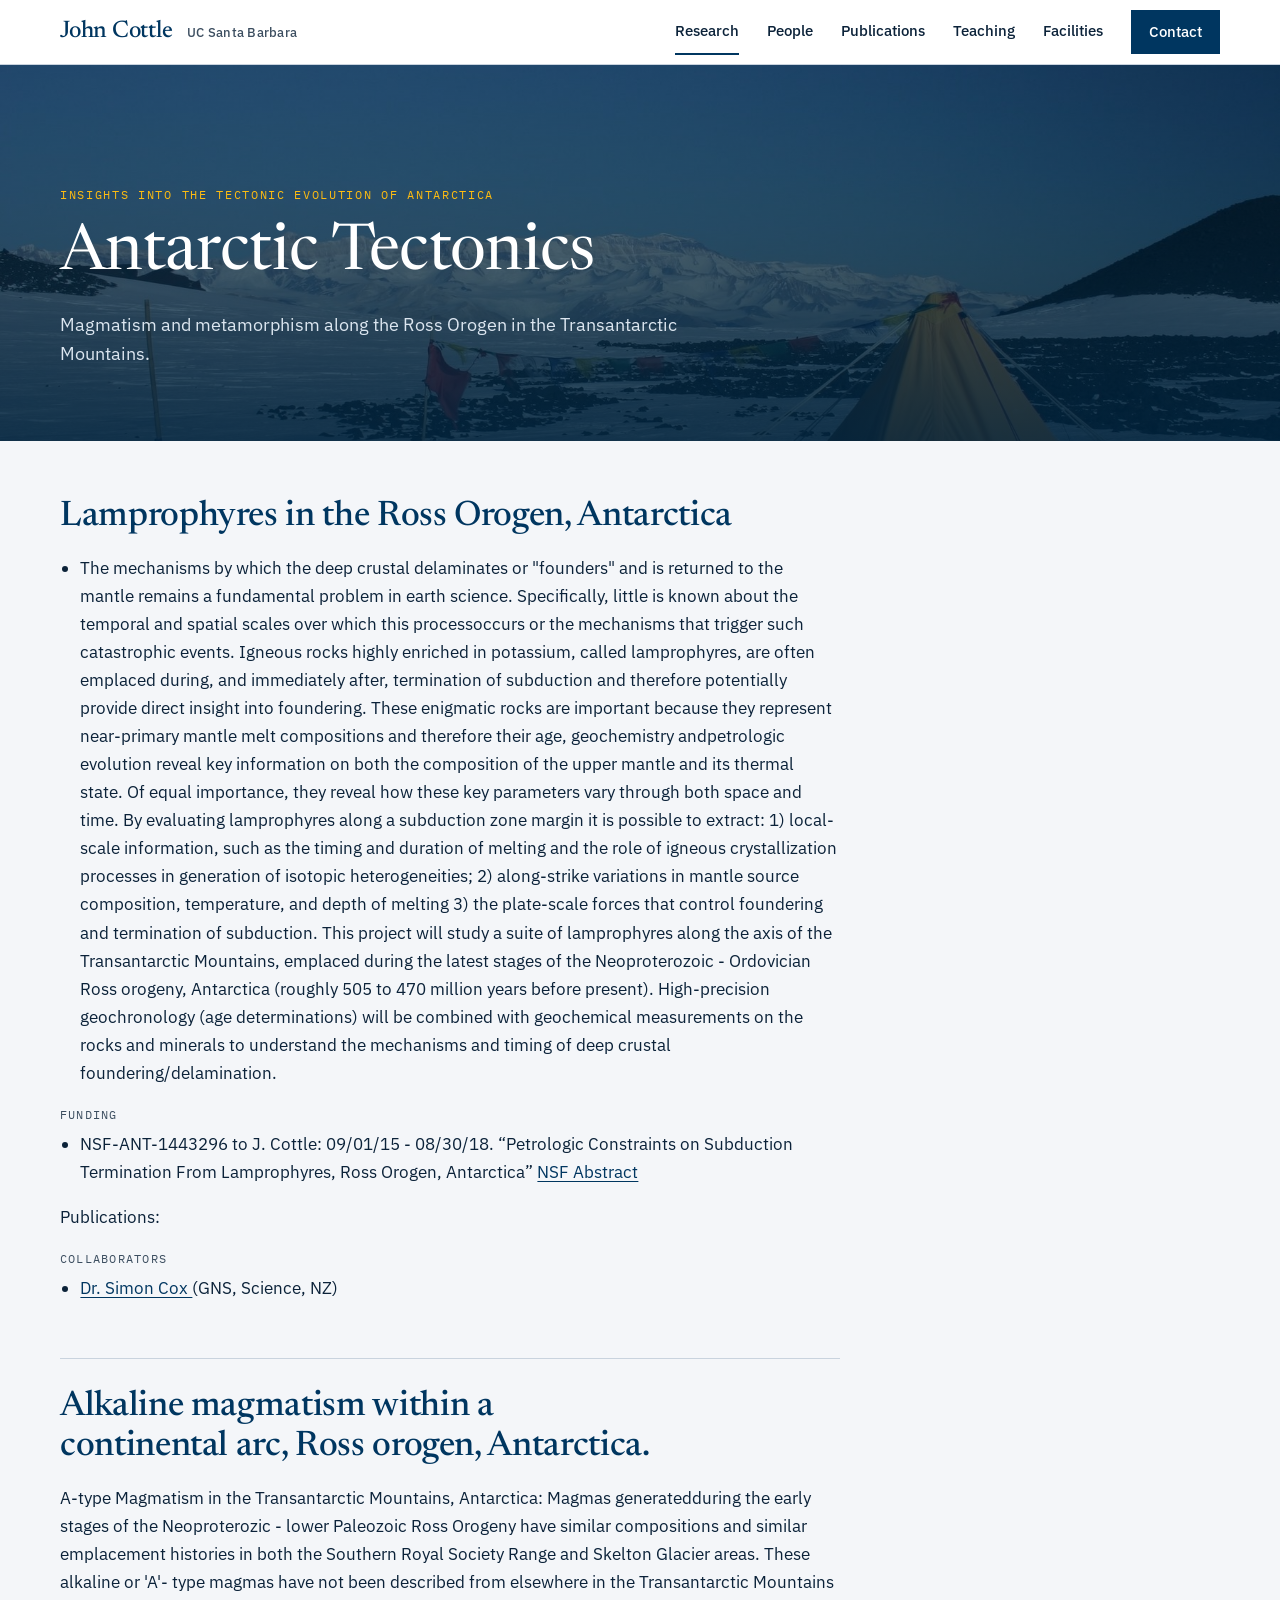
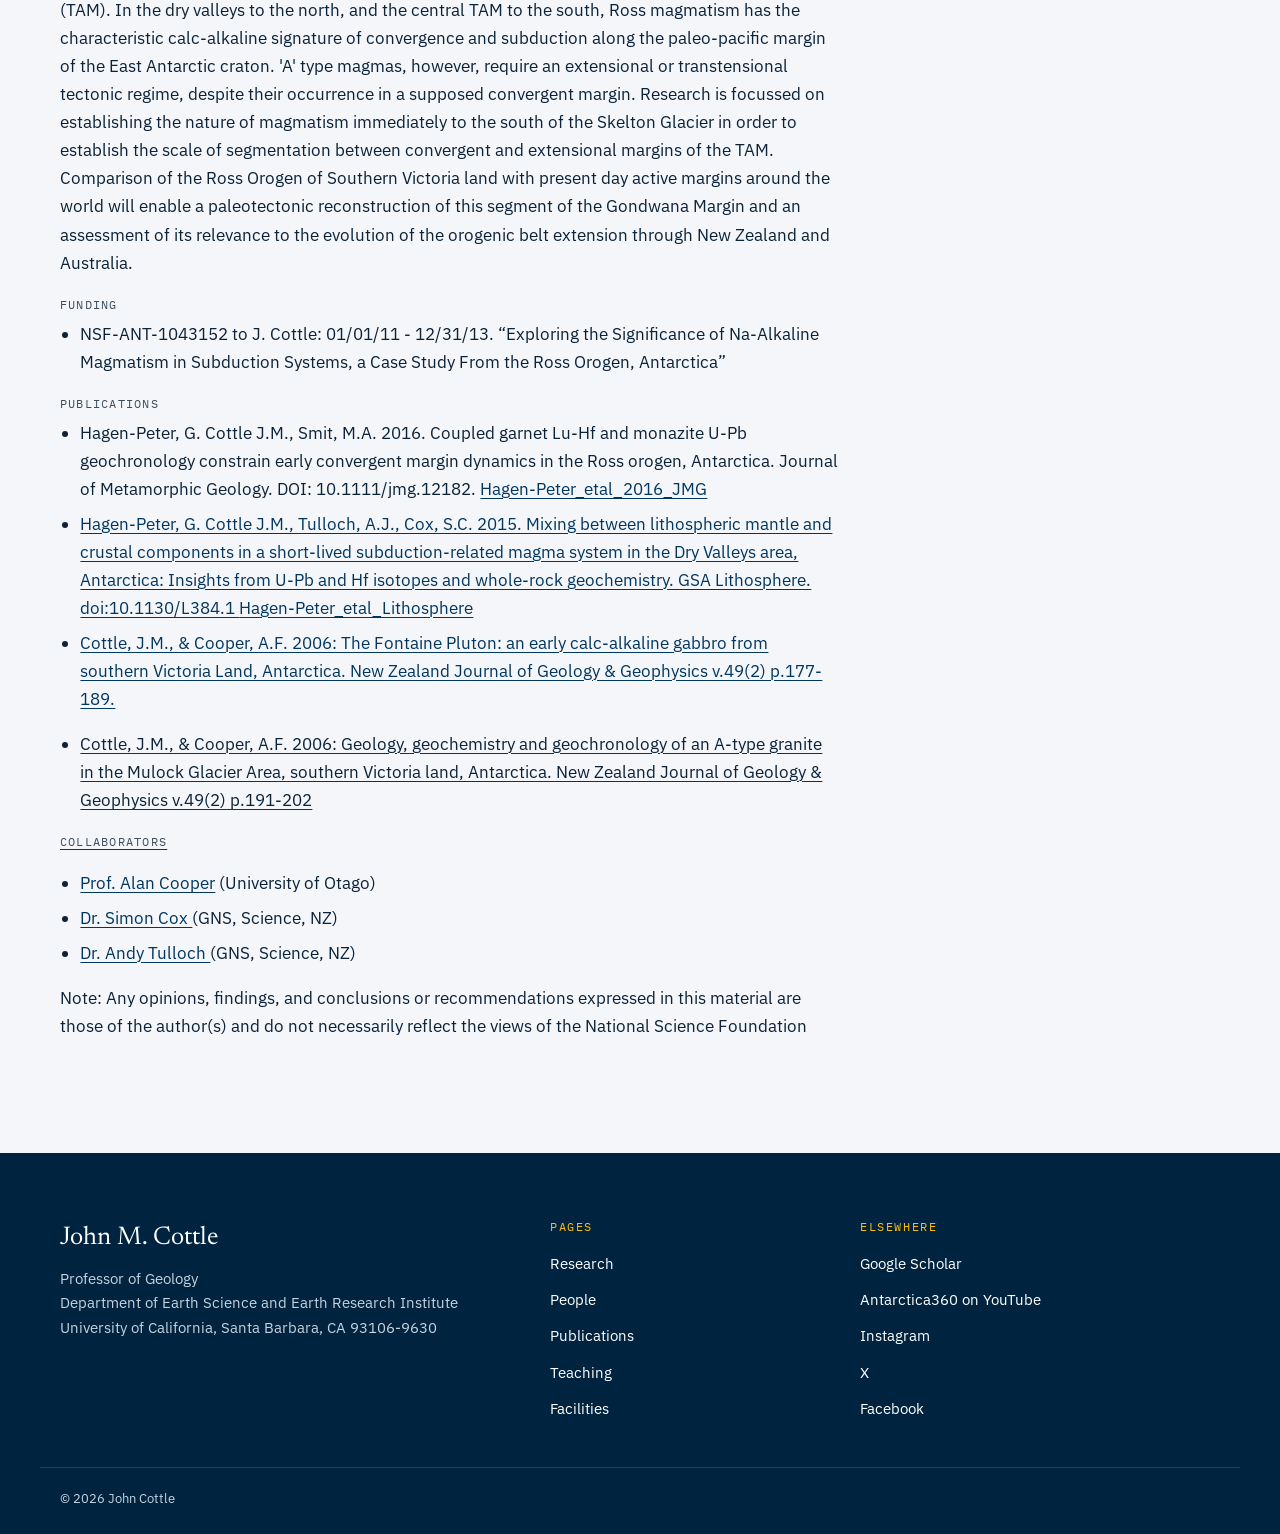
==== antarctic-tectonics.html @ 8fba4c22 "Add files via upload" ====
<!doctype html>
<html lang="en">
<head>
<meta charset="utf-8">
<meta name="viewport" content="width=device-width, initial-scale=1">
<title>Antarctic Tectonics | John Cottle</title>
<meta name="description" content="Magmatism and metamorphism along the Ross Orogen in the Transantarctic Mountains.">
<link rel="icon" href="data:image/svg+xml,%3Csvg xmlns='http://www.w3.org/2000/svg' viewBox='0 0 32 32'%3E%3Crect width='32' height='32' fill='%23003660'/%3E%3Cpath d='M4 25 13 9l5 8 3-4 7 12z' fill='%23FEBC11'/%3E%3C/svg%3E">
<link rel="preconnect" href="https://fonts.googleapis.com">
<link rel="preconnect" href="https://fonts.gstatic.com" crossorigin>
<link rel="stylesheet" href="https://fonts.googleapis.com/css2?family=IBM+Plex+Mono:wght@400;500&family=IBM+Plex+Sans:wght@400;500;600&family=Newsreader:opsz,wght@6..72,400;6..72,500&display=swap">
<link rel="stylesheet" href="assets/style.css">
</head>
<body>
<a class="skip" href="#main">Skip to content</a>
<header class="site-header">
  <div class="wrap bar">
    <a class="brand" href="index.html">John Cottle <span>UC Santa Barbara</span></a>
    <button class="menu-btn" type="button" aria-expanded="false" aria-controls="nav" aria-label="Open menu">
      <svg width="22" height="22" viewBox="0 0 22 22" fill="none" stroke="currentColor" stroke-width="1.6" aria-hidden="true"><path d="M3 7h16M3 15h16"/></svg>
    </button>
    <nav id="nav" class="nav" aria-label="Primary">
      <a href="research.html" aria-current="page">Research</a>
      <a href="people.html">People</a>
      <a href="publications.html">Publications</a>
      <a href="teaching.html">Teaching</a>
      <a href="facilities.html">Facilities</a>
      <a class="nav-cta" href="index.html#contact">Contact</a>
    </nav>
  </div>
</header>
<main id="main">
<section class="page-hero has-img" style="background-image:url(assets/img/1478280758.jpg)"><div class="wrap"><p class="eyebrow">Insights into the tectonic evolution of Antarctica</p><h1>Antarctic Tectonics</h1><p class="lead">Magmatism and metamorphism along the Ross Orogen in the Transantarctic Mountains.</p></div></section>
<div class="wrap prose-wrap"><div class="prose"><h2>Lamprophyres in the Ross Orogen, Antarctica</h2>
<ul><li>The mechanisms by which the deep crustal delaminates or "founders" and is returned to the mantle remains a fundamental problem in earth science. Specifically, little is known about the temporal and spatial scales over which this processoccurs or the mechanisms that trigger such catastrophic events. Igneous rocks highly enriched in potassium, called lamprophyres, are often emplaced during, and immediately after, termination of subduction and therefore potentially provide direct insight into foundering. These enigmatic rocks are important because they represent near-primary mantle melt compositions and therefore their age, geochemistry andpetrologic evolution reveal key information on both the composition of the upper mantle and its thermal state. Of equal importance, they reveal how these key parameters vary through both space and time. By evaluating lamprophyres along a subduction zone margin it is possible to extract: 1) local-scale information, such as the timing and duration of melting and the role of igneous crystallization processes in generation of isotopic heterogeneities; 2) along-strike variations in mantle source composition, temperature, and depth of melting 3) the plate-scale forces that control foundering and termination of subduction. This project will study a suite of lamprophyres along the axis of the Transantarctic Mountains, emplaced during the latest stages of the Neoproterozoic - Ordovician Ross orogeny, Antarctica (roughly 505 to 470 million years before present). High-precision geochronology (age determinations) will be combined with geochemical measurements on the rocks and minerals to understand the mechanisms and timing of deep crustal foundering/delamination.</li></ul>
<p class="lbl">Funding</p>
<ul><li>NSF-ANT-1443296 to J. Cottle: 09/01/15 - 08/30/18. “Petrologic Constraints on Subduction Termination From Lamprophyres, Ross Orogen, Antarctica” <a href="https://www.nsf.gov/awardsearch/showAward?AWD_ID=1443296&amp;HistoricalAwards=false" rel="noopener" target="_blank">NSF Abstract</a></li></ul>
<p>Publications:</p>
<p class="lbl">Collaborators</p>
<ul><li><a href="http://www.gns.cri.nz/who/staff/1930.html" rel="noopener" target="_blank">Dr. Simon Cox </a> (GNS, Science, NZ)</li></ul>
<h2>Alkaline magmatism within a continental arc, Ross orogen, Antarctica.</h2>
<p>A-type Magmatism in the Transantarctic Mountains, Antarctica: Magmas generatedduring the early stages of the Neoproterozic - lower Paleozoic Ross Orogeny have similar compositions and similar emplacement histories in both the Southern Royal Society Range and Skelton Glacier areas. These alkaline or 'A'- type magmas have not been described from elsewhere in the Transantarctic Mountains (TAM). In the dry valleys to the north, and the central TAM to the south, Ross magmatism has the characteristic calc-alkaline signature of convergence and subduction along the paleo-pacific margin of the East Antarctic craton. 'A' type magmas, however, require an extensional or transtensional tectonic regime, despite their occurrence in a supposed convergent margin. Research is focussed on establishing the nature of magmatism immediately to the south of the Skelton Glacier in order to establish the scale of segmentation between convergent and extensional margins of the TAM. Comparison of the Ross Orogen of Southern Victoria land with present day active margins around the world will enable a paleotectonic reconstruction of this segment of the Gondwana Margin and an assessment of its relevance to the evolution of the orogenic belt extension through New Zealand and Australia.</p>
<p class="lbl">Funding</p>
<ul><li>NSF-ANT-1043152 to J. Cottle: 01/01/11 - 12/31/13. “Exploring the Significance of Na-Alkaline Magmatism in Subduction Systems, a Case Study From the Ross Orogen, Antarctica”</li></ul>
<p class="lbl">Publications</p>
<ul><li>Hagen-Peter, G. Cottle J.M., Smit, M.A. 2016. Coupled garnet Lu-Hf and monazite U-Pb geochronology constrain early convergent margin dynamics in the Ross orogen, Antarctica. Journal of Metamorphic Geology. DOI: 10.1111/jmg.12182. <a href="http://onlinelibrary.wiley.com/doi/10.1111/jmg.12182/abstract" rel="noopener" target="_blank">Hagen-Peter_etal_2016_JMG</li><li>Hagen-Peter, G. Cottle J.M., Tulloch, A.J., Cox, S.C. 2015. Mixing between lithospheric mantle and crustal components in a short-lived subduction-related magma system in the Dry Valleys area, Antarctica: Insights from U-Pb and Hf isotopes and whole-rock geochemistry. GSA Lithosphere. doi:10.1130/L384.1 <a href="http://lithosphere.gsapubs.org/content/early/2015/01/05/L384.1.full.pdf+html" rel="noopener" target="_blank">Hagen-Peter_etal_Lithosphere</li><li>Cottle, J.M., &amp; Cooper, A.F. 2006: The Fontaine Pluton: an early calc-alkaline gabbro from southern Victoria Land, Antarctica. New Zealand Journal of Geology &amp; Geophysics v.49(2) p.177-189.</li></ul>
<ul><li>Cottle, J.M., &amp; Cooper, A.F. 2006: Geology, geochemistry and geochronology of an A-type granite in the Mulock Glacier Area, southern Victoria land, Antarctica. New Zealand Journal of Geology &amp; Geophysics v.49(2) p.191-202</li></ul>
<p class="lbl">Collaborators</p>
<ul><li>Prof. Alan Cooper</a> (University of Otago)</li><li><a href="http://www.gns.cri.nz/who/staff/1930.html" rel="noopener" target="_blank">Dr. Simon Cox </a> (GNS, Science, NZ)</li><li><a href="http://www.gns.cri.nz/who/staff/1609.html" rel="noopener" target="_blank">Dr. Andy Tulloch </a> (GNS, Science, NZ)</li></ul>
<p>Note: Any opinions, findings, and conclusions or recommendations expressed in this material are those of the author(s) and do not necessarily reflect the views of the National Science Foundation</p></div></div>
</main>
<footer class="site-footer">
  <div class="wrap foot">
    <div>
      <p class="foot-name">John M. Cottle</p>
      <p>Professor of Geology<br>Department of Earth Science and Earth Research Institute<br>University of California, Santa Barbara, CA 93106-9630</p>
    </div>
    <div>
      <p class="label">Pages</p>
      <ul>
        <li><a href="research.html">Research</a></li>
        <li><a href="people.html">People</a></li>
        <li><a href="publications.html">Publications</a></li>
        <li><a href="teaching.html">Teaching</a></li>
        <li><a href="facilities.html">Facilities</a></li>
      </ul>
    </div>
    <div>
      <p class="label">Elsewhere</p>
      <ul>
        <li><a href="http://scholar.google.com/citations?hl=en&amp;user=xeUMyxAAAAAJ&amp;view_op=list_works&amp;pagesize=100" rel="noopener">Google Scholar</a></li>
        <li><a href="https://www.youtube.com/user/Antarctica360" rel="noopener">Antarctica360 on YouTube</a></li>
        <li><a href="https://www.instagram.com/antarctica360/" rel="noopener">Instagram</a></li>
        <li><a href="https://twitter.com/antarctica360" rel="noopener">X</a></li>
        <li><a href="https://www.facebook.com/Antarctica360/" rel="noopener">Facebook</a></li>
      </ul>
    </div>
  </div>
  <div class="wrap legal"><p>&copy; <span id="year">2026</span> John Cottle</p></div>
</footer>
<script src="assets/site.js"></script>
</body>
</html>
---- assets/style.css ----
/* John Cottle site. UCSB navy and gold.
   Tokens first, then base, layout, components and pages. */
:root {
  --navy: #003660;
  --navy-deep: #00243F;
  --gold: #FEBC11;
  --paper: #F4F6F9;
  --white: #FFFFFF;
  --ink: #0B2239;
  --muted: #3C4E60;
  --line: #C9D3DE;
  --wash: #E6EDF4;
  --display: 'Newsreader', Georgia, 'Times New Roman', serif;
  --body: 'IBM Plex Sans', system-ui, -apple-system, 'Segoe UI', sans-serif;
  --mono: 'IBM Plex Mono', ui-monospace, 'SF Mono', Menlo, monospace;
  --gutter: max(20px, env(safe-area-inset-left, 0px));
}

*, *::before, *::after { box-sizing: border-box; }
html { scroll-behavior: smooth; scroll-padding-top: 5.5rem; -webkit-text-size-adjust: 100%; }
body { margin: 0; background: var(--paper); color: var(--ink); font-family: var(--body); font-size: 17px; line-height: 1.65; overflow-x: hidden; }
img { max-width: 100%; height: auto; display: block; }
a { color: var(--navy); text-decoration-thickness: 1px; text-underline-offset: 3px; }
a:hover { color: #00538A; }
:focus-visible { outline: 2px solid var(--navy); outline-offset: 3px; }
h1, h2, h3 { font-family: var(--display); font-weight: 500; line-height: 1.12; letter-spacing: -0.01em; text-wrap: balance; margin: 0; }
p { margin: 0 0 1em; }

.skip { position: absolute; left: -999px; top: 8px; background: var(--gold); color: var(--navy-deep); padding: 10px 16px; z-index: 100; }
.skip:focus { left: 8px; }
.wrap { width: 100%; max-width: 1200px; margin: 0 auto; padding-left: max(20px, env(safe-area-inset-left, 0px)); padding-right: max(20px, env(safe-area-inset-right, 0px)); }
.eyebrow { font-family: var(--mono); font-size: .75rem; letter-spacing: .14em; text-transform: uppercase; color: var(--gold); margin: 0 0 14px; }
.eyebrow.dark { color: var(--navy); }

/* ---------- header ---------- */
.site-header { position: sticky; top: env(safe-area-inset-top, 0px); z-index: 50; background: rgba(255,255,255,.94); backdrop-filter: blur(10px); -webkit-backdrop-filter: blur(10px); border-bottom: 1px solid var(--line); }
.bar { display: flex; align-items: center; justify-content: space-between; min-height: 64px; gap: 16px; flex-wrap: wrap; }
.brand { font-family: var(--display); font-size: 1.5rem; font-weight: 500; color: var(--navy); text-decoration: none; letter-spacing: -.01em; }
.brand span { font-family: var(--body); font-size: .8rem; font-weight: 500; color: var(--muted); margin-left: 10px; letter-spacing: .02em; }
.nav { display: flex; align-items: center; gap: 28px; }
.nav a { font-size: .92rem; font-weight: 500; color: var(--ink); text-decoration: none; padding: 10px 0; border-bottom: 2px solid transparent; transition: border-color .2s, color .2s; }
.nav a:hover { color: var(--navy); border-bottom-color: var(--gold); }
.nav a[aria-current="page"] { border-bottom-color: var(--navy); }
.nav .nav-cta { background: var(--navy); color: #fff; padding: 10px 18px; border: 0; transition: transform .2s, background .2s; }
.nav .nav-cta:hover { background: var(--navy-deep); color: #fff; transform: translateY(-1px); }
.menu-btn { display: none; width: 44px; height: 44px; border: 1px solid var(--line); background: transparent; color: var(--navy); align-items: center; justify-content: center; cursor: pointer; }

/* ---------- home hero ---------- */
.hero { background-size: cover; background-position: center 35%; position: relative; color: #fff; }
.hero::before { content: ""; position: absolute; inset: 0; background: linear-gradient(90deg, rgba(0,36,63,.93) 0%, rgba(0,36,63,.78) 45%, rgba(0,36,63,.25) 100%); }
.hero-in { position: relative; padding-top: 96px; padding-bottom: 104px; max-width: 1200px; }
.hero h1 { font-size: clamp(2.4rem, 6.4vw, 5rem); max-width: 14ch; margin-bottom: 28px; font-weight: 400; }
.hero-p { max-width: 58ch; font-size: 1.08rem; color: #DCE6F0; }
.actions { display: flex; gap: 12px; flex-wrap: wrap; margin-top: 32px; }
.btn-gold, .btn-line, .btn-solid { display: inline-flex; align-items: center; min-height: 50px; padding: 0 26px; font-weight: 600; font-size: .92rem; text-decoration: none; transition: transform .2s, box-shadow .2s, background .2s; }
.btn-gold { background: var(--gold); color: var(--navy-deep); }
.btn-gold:hover { color: var(--navy-deep); transform: translateY(-2px); box-shadow: 0 8px 22px rgba(0,0,0,.25); }
.btn-line { border: 1px solid rgba(255,255,255,.6); color: #fff; }
.btn-line:hover { color: #fff; border-color: var(--gold); transform: translateY(-2px); }
.btn-solid { background: var(--navy); color: #fff; }
.btn-solid:hover { background: var(--navy-deep); color: #fff; transform: translateY(-2px); }

/* ---------- sections ---------- */
.section { padding-top: 96px; padding-bottom: 96px; }
.section.alt { background: var(--white); border-top: 1px solid var(--line); border-bottom: 1px solid var(--line); }
.sec-head { display: grid; grid-template-columns: minmax(0, 7fr) minmax(0, 5fr); gap: 16px 48px; align-items: end; margin-bottom: 48px; }
.sec-head .eyebrow { grid-column: 1 / -1; margin-bottom: 0; }
.sec-head h2 { font-size: clamp(2rem, 4.4vw, 3.2rem); }
.sec-head p { color: var(--muted); margin: 0; }
.after { margin: 32px 0 0; }
.more { font-weight: 600; font-size: .92rem; color: var(--navy); text-decoration: none; display: inline-flex; gap: 8px; align-items: center; }
.more span { transition: transform .25s; }
a:hover > .more span, .more:hover span, a:hover .more span { transform: translateX(4px); }

.card-grid { display: grid; grid-template-columns: repeat(auto-fit, minmax(250px, 1fr)); gap: 24px; }
.card { display: flex; flex-direction: column; background: var(--white); border: 1px solid var(--line); color: var(--ink); text-decoration: none; transition: transform .3s, border-color .3s, box-shadow .3s; }
.card:hover { transform: translateY(-4px); border-color: var(--navy); box-shadow: 0 14px 30px rgba(0,54,96,.12); color: var(--ink); }
.card-img { aspect-ratio: 3 / 2; overflow: hidden; background: var(--wash); display: block; }
.card-img img { width: 100%; height: 100%; object-fit: cover; transition: transform .6s; }
.card:hover .card-img img { transform: scale(1.04); }
.card-body { display: flex; flex-direction: column; gap: 12px; padding: 22px 22px 24px; flex: 1; }
.card-title { font-family: var(--display); font-size: 1.5rem; line-height: 1.15; font-weight: 500; color: var(--navy); }
.card-text { font-size: .93rem; color: var(--muted); line-height: 1.55; }
.card-body .more { margin-top: auto; padding-top: 8px; }

.mini-grid { display: grid; grid-template-columns: repeat(3, minmax(0, 1fr)); gap: 24px; }
.mini { display: block; text-decoration: none; color: var(--ink); border: 1px solid var(--line); background: var(--paper); transition: transform .3s, border-color .3s; }
.mini:hover { transform: translateY(-3px); border-color: var(--navy); color: var(--ink); }
.mini-img { display: block; aspect-ratio: 4 / 3; background: #fff; overflow: hidden; }
.mini-img img, .lab-img img { width: 100%; height: 100%; }
.cover img { object-fit: cover; }
.contain img { object-fit: contain; padding: 10px; }
.mini-name { display: block; padding: 14px 16px 16px; font-family: var(--display); font-size: 1.15rem; line-height: 1.2; color: var(--navy); }

.strip { list-style: none; margin: 0; padding: 0; display: grid; grid-template-columns: repeat(auto-fit, minmax(190px, 1fr)); gap: 24px; }
.strip li { display: flex; flex-direction: column; }
.strip img { aspect-ratio: 4 / 5; width: 100%; object-fit: cover; margin-bottom: 14px; background: var(--wash); }
.p-name { font-family: var(--display); font-size: 1.3rem; line-height: 1.15; color: var(--navy); display: block; margin: 0 0 4px; }
.p-name a { color: var(--navy); text-decoration: none; }
.p-name a:hover { text-decoration: underline; }
.p-role { font-size: .88rem; color: var(--muted); line-height: 1.4; display: block; margin: 0; }

.about { display: grid; grid-template-columns: minmax(0, 4fr) minmax(0, 7fr); gap: 64px; align-items: start; }
.about-img { margin: 0; padding-top: 72px; }
.about-img img { width: 100%; aspect-ratio: 4 / 5; object-fit: cover; object-position: top; }
.about-text h2 { font-size: clamp(2rem, 4.2vw, 3rem); margin-bottom: 24px; }
.about-text p { color: var(--muted); max-width: 62ch; }
.about-text h3 { font-size: 1.4rem; margin: 36px 0 12px; color: var(--navy); }
.plain { list-style: none; margin: 0; padding: 0; max-width: 62ch; color: var(--muted); font-size: .95rem; }
.plain li { padding: 8px 0; border-top: 1px solid var(--line); }
.plain li a { color: var(--navy); }

.contact { background: var(--navy); color: #fff; padding: 96px 0; }
.contact-in { display: grid; grid-template-columns: minmax(0, 8fr) minmax(0, 4fr); gap: 48px; align-items: end; }
.contact h2 { font-size: clamp(2.2rem, 5vw, 4rem); max-width: 16ch; margin-bottom: 20px; font-weight: 400; }
.contact p { color: #D6E0EA; max-width: 52ch; }
.email { display: inline-block; font-family: var(--display); font-size: clamp(1.5rem, 4vw, 2.6rem); color: #fff; text-decoration: none; border-bottom: 3px solid var(--gold); padding-bottom: 6px; margin-top: 12px; word-break: break-word; transition: color .2s; }
.email:hover { color: var(--gold); }
address { font-style: normal; color: #D6E0EA; font-size: .95rem; line-height: 1.7; }

/* ---------- interior pages ---------- */
.page-hero { background: var(--navy); color: #fff; padding: 72px 0 64px; position: relative; background-size: cover; background-position: center 40%; }
.page-hero.has-img { padding: 120px 0 72px; }
.page-hero.has-img::before { content: ""; position: absolute; inset: 0; background: linear-gradient(180deg, rgba(0,36,63,.45) 0%, rgba(0,36,63,.88) 100%); }
.page-hero .wrap { position: relative; }
.page-hero h1 { font-size: clamp(2.1rem, 5.4vw, 4rem); max-width: 22ch; font-weight: 400; }
.page-hero .lead { margin: 20px 0 0; max-width: 62ch; font-size: 1.1rem; color: #DCE6F0; }
.page-hero .lead a { color: var(--gold); }
.page-hero a { color: var(--gold); }
.page-hero a.btn-solid { background: var(--gold); color: var(--navy-deep); }
.page-hero a.btn-solid:hover { background: #fff; color: var(--navy-deep); }

.prose-wrap { padding-top: 56px; padding-bottom: 96px; }
.prose { max-width: 78ch; }
.prose p, .prose li { color: var(--ink); }
.prose h2 { font-size: clamp(1.6rem, 3.2vw, 2.2rem); color: var(--navy); margin: 56px 0 18px; padding-top: 28px; border-top: 1px solid var(--line); }
.prose h2:first-child { margin-top: 0; padding-top: 0; border-top: 0; }
.prose h3 { font-size: 1.4rem; color: var(--navy); margin: 36px 0 12px; }
.prose ul { padding-left: 1.2em; }
.prose p.lbl { margin: 1.4em 0 .4em; font-family: var(--mono); font-size: .78rem; letter-spacing: .1em; text-transform: uppercase; color: var(--muted); }
.prose p.lbl + ul { margin-top: 0; }
.prose li { margin-bottom: .4em; }
.prose figure { margin: 24px 0; }
.prose figure img { border: 1px solid var(--line); background: #fff; max-height: 560px; width: auto; max-width: 100%; }
.prose figure.side { float: right; width: min(300px, 42%); margin: 0 0 24px 32px; }
.prose .cols { display: grid; grid-template-columns: repeat(auto-fit, minmax(260px, 1fr)); gap: 24px 40px; align-items: start; margin: 24px 0; }
.prose .cols > div > *:first-child { margin-top: 0; }
.jump { display: flex; flex-wrap: wrap; gap: 10px; align-items: center; margin: 0 0 40px; padding: 16px 0; border-top: 1px solid var(--line); border-bottom: 1px solid var(--line); }
.jump span { font-family: var(--mono); font-size: .72rem; letter-spacing: .14em; text-transform: uppercase; color: var(--muted); margin-right: 8px; }
.btn { display: inline-flex; align-items: center; min-height: 44px; padding: 0 16px; border: 1px solid var(--navy); color: var(--navy); font-size: .85rem; font-weight: 600; text-decoration: none; transition: background .2s, color .2s; }
.btn:hover { background: var(--navy); color: #fff; }
.table-wrap { overflow-x: auto; margin: 24px 0; }
table { border-collapse: collapse; width: 100%; }
td, th { border: 1px solid var(--line); padding: 8px 12px; text-align: left; vertical-align: top; }
.prose-wrap::after { content: ""; display: block; clear: both; }

/* research hub */
.rows { padding-top: 64px; padding-bottom: 96px; display: flex; flex-direction: column; gap: 72px; }
.row { display: grid; grid-template-columns: minmax(0, 7fr) minmax(0, 5fr); gap: 48px; align-items: center; }
.row.flip { grid-template-columns: minmax(0, 5fr) minmax(0, 7fr); }
.row.flip .row-img { order: 2; }
.row-img { display: block; overflow: hidden; aspect-ratio: 3 / 2; background: var(--wash); }
.row-img img { width: 100%; height: 100%; object-fit: cover; transition: transform .6s; }
.row-img:hover img { transform: scale(1.03); }
.row-text h2 { font-size: clamp(1.8rem, 3.6vw, 2.6rem); margin-bottom: 16px; }
.row-text h2 a { color: var(--navy); text-decoration: none; }
.row-text p { color: var(--muted); }

/* facilities hub */
.lab-grid { display: grid; grid-template-columns: repeat(auto-fit, minmax(300px, 1fr)); gap: 28px; padding: 64px 0 96px; }
.lab-card { display: flex; flex-direction: column; text-decoration: none; color: var(--ink); background: var(--white); border: 1px solid var(--line); transition: transform .3s, border-color .3s, box-shadow .3s; }
.lab-card:hover { transform: translateY(-4px); border-color: var(--navy); box-shadow: 0 14px 30px rgba(0,54,96,.12); color: var(--ink); }
.lab-img { display: block; aspect-ratio: 16 / 10; background: #fff; overflow: hidden; }
.lab-body { display: flex; flex-direction: column; gap: 10px; padding: 22px; flex: 1; }
.lab-name { font-family: var(--display); font-size: 1.5rem; line-height: 1.15; color: var(--navy); }
.lab-note { font-size: .93rem; color: var(--muted); }
.lab-body .more { margin-top: auto; padding-top: 6px; }

/* people */
.people-intro { display: grid; grid-template-columns: 220px minmax(0, 1fr); gap: 48px; align-items: center; }
.portrait { margin: 0; }
.portrait img { width: 100%; aspect-ratio: 4 / 5; object-fit: cover; object-position: top; border: 3px solid var(--gold); }
.people-intro h1 { font-size: clamp(2.2rem, 5vw, 3.6rem); margin-bottom: 12px; }
.people-intro p { color: #DCE6F0; margin-bottom: .8em; }
.people-intro .small { font-size: .9rem; color: #B9CBDC; }
.join-note { font-size: 1.15rem; max-width: 62ch; padding: 20px 24px; background: var(--white); border-left: 4px solid var(--gold); margin-bottom: 56px; }
.wrap.section > h2 { font-size: clamp(1.8rem, 3.6vw, 2.6rem); color: var(--navy); margin: 0 0 28px; }
.wrap.section > h3 { font-size: 1.4rem; color: var(--navy); margin: 40px 0 20px; }
.people-grid { list-style: none; margin: 0 0 24px; padding: 0; display: grid; grid-template-columns: repeat(auto-fill, minmax(220px, 1fr)); gap: 28px; }
.people-grid.small { grid-template-columns: repeat(auto-fill, minmax(170px, 1fr)); gap: 20px; }
.person img { width: 100%; aspect-ratio: 4 / 5; object-fit: cover; margin-bottom: 12px; background: var(--wash); }
.people-grid.small .p-name { font-size: 1.1rem; }
.wrap.section > h2:not(:first-child) { margin-top: 72px; }
.alumni { list-style: none; padding: 0; margin: 0 0 16px; max-width: 80ch; }
.alumni li { padding: 12px 0; border-top: 1px solid var(--line); font-size: .96rem; }
.alumni li span { color: var(--muted); }

/* ---------- footer ---------- */
.site-footer { background: var(--navy-deep); color: #C4D2DF; padding: 64px 0 24px; font-size: .92rem; }
.foot { display: grid; grid-template-columns: minmax(0, 5fr) minmax(0, 3fr) minmax(0, 4fr); gap: 40px; }
.foot-name { font-family: var(--display); font-size: 1.6rem; color: #fff; margin: 0 0 8px; }
.site-footer a { color: #fff; text-decoration: none; display: inline-block; padding: 6px 0; }
.site-footer a:hover { color: var(--gold); }
.site-footer ul { list-style: none; margin: 0; padding: 0; }
.label { font-family: var(--mono); font-size: .72rem; letter-spacing: .14em; text-transform: uppercase; color: var(--gold); margin: 0 0 10px; }
.legal { margin-top: 40px; padding-top: 20px; border-top: 1px solid rgba(255,255,255,.14); font-size: .82rem; }
.legal p { margin: 0; }

/* ---------- responsive ---------- */
@media (max-width: 900px) {
  .sec-head, .about, .contact-in, .row, .row.flip, .foot { grid-template-columns: minmax(0, 1fr); }
  .row.flip .row-img { order: 0; }
  .about-img { padding-top: 0; max-width: 360px; }
  .section { padding-top: 72px; padding-bottom: 72px; }
  .people-intro { grid-template-columns: 140px minmax(0, 1fr); gap: 24px; }
  .rows { gap: 56px; }
}
@media (max-width: 760px) {
  .menu-btn { display: inline-flex; }
  .nav { display: none; width: 100%; flex-direction: column; align-items: stretch; gap: 0; padding: 8px 0 16px; border-top: 1px solid var(--line); }
  .nav.open { display: flex; }
  .nav a { padding: 14px 0; border-bottom: 1px solid var(--line); min-height: 48px; display: flex; align-items: center; }
  .nav .nav-cta { margin-top: 12px; justify-content: center; border: 0; }
  .brand span { display: none; }
  .hero-in { padding-top: 64px; padding-bottom: 72px; }
  .hero::before { background: linear-gradient(180deg, rgba(0,36,63,.9) 0%, rgba(0,36,63,.8) 100%); }
  .page-hero.has-img { padding: 88px 0 56px; }
  .prose figure.side { float: none; width: 100%; margin: 0 0 24px; }
  .people-intro { grid-template-columns: minmax(0, 1fr); }
  .portrait { max-width: 200px; }
}
@media (max-width: 640px) { .mini-grid { grid-template-columns: repeat(2, minmax(0, 1fr)); gap: 14px; } }
@media (prefers-reduced-motion: reduce) {
  html { scroll-behavior: auto; }
  * { transition-duration: .01ms !important; }
}
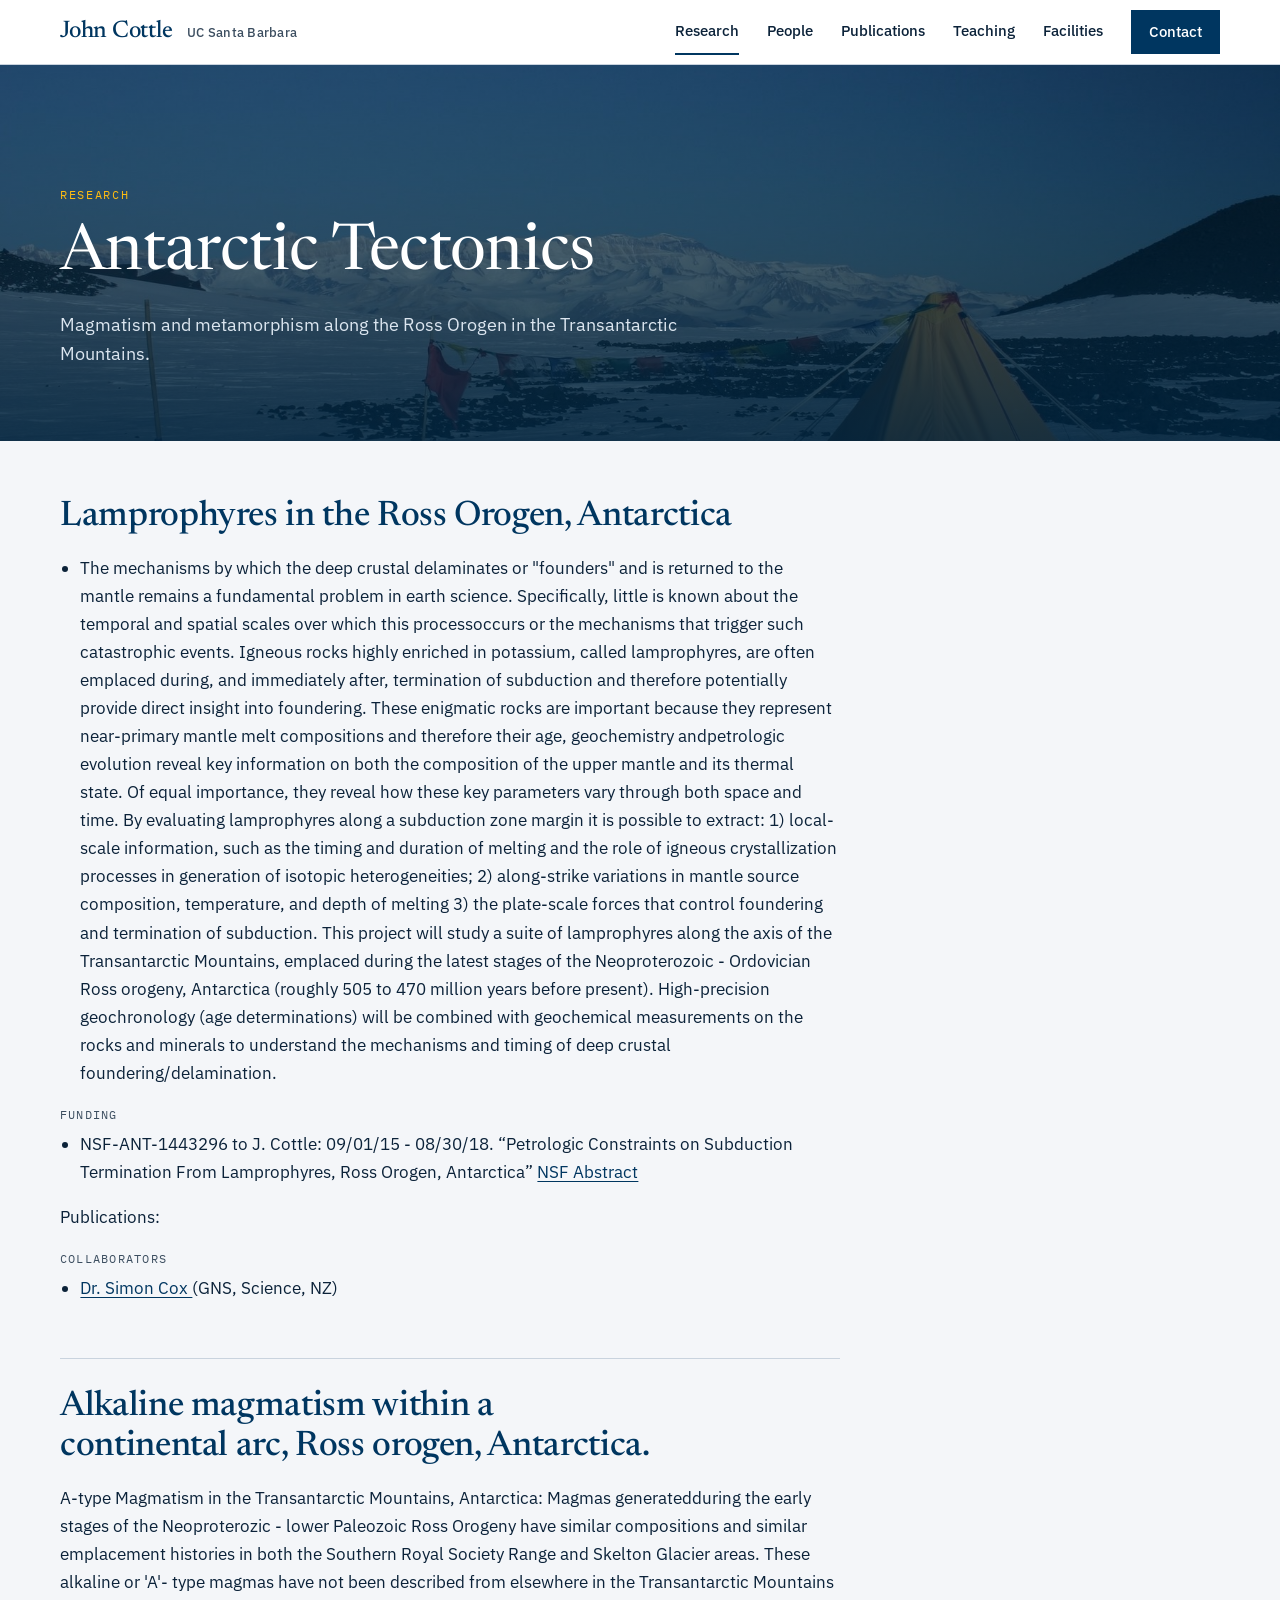
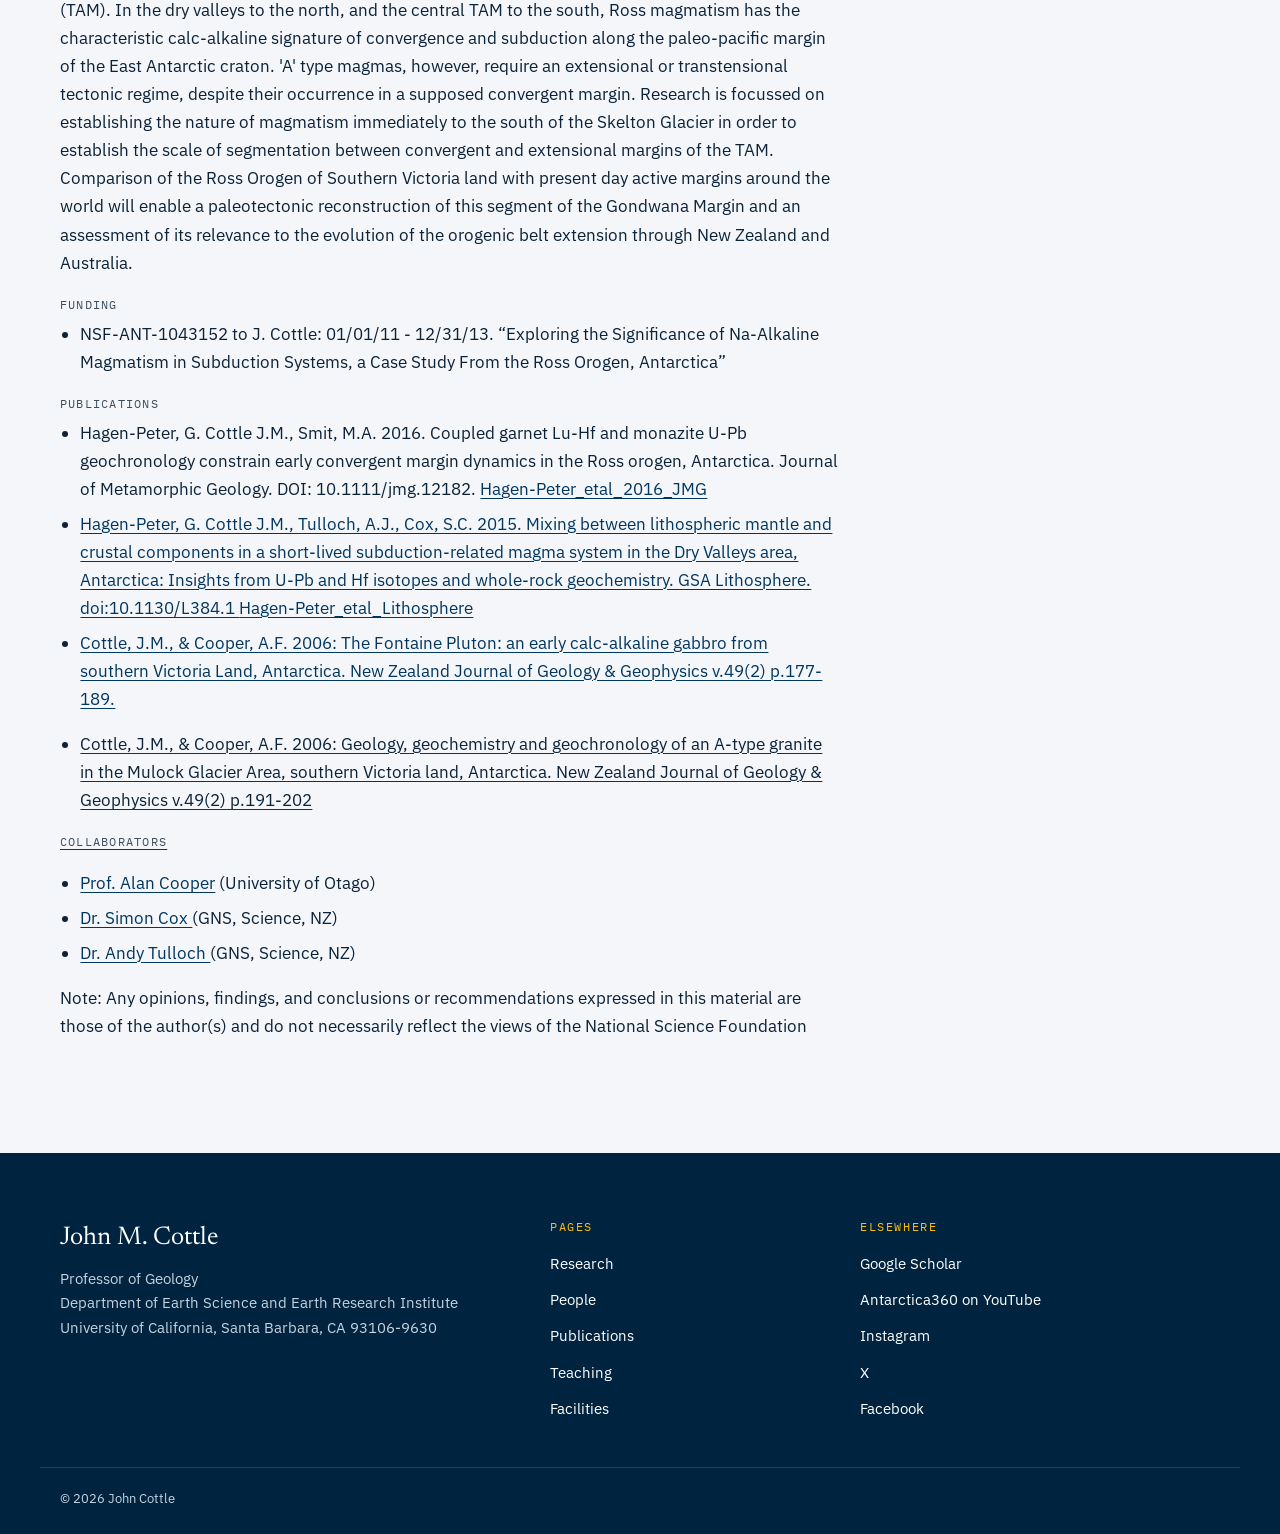
==== commit fa8343a7: "Consistent yellow eyebrow label in every page header Co-Authored-By: Claude Sonnet 5.5 <noreply@anth" ====
--- a/antarctic-tectonics.html
+++ b/antarctic-tectonics.html
@@ -4,12 +4,21 @@
 <meta charset="utf-8">
 <meta name="viewport" content="width=device-width, initial-scale=1">
 <title>Antarctic Tectonics | John Cottle</title>
-<meta name="description" content="Magmatism and metamorphism along the Ross Orogen in the Transantarctic Mountains.">
+<meta name="description" content="Antarctic tectonics research at UC Santa Barbara: magmatism and metamorphism along the Ross Orogen in the Transantarctic Mountains, constrained by zircon and monazite geochronology.">
+<link rel="canonical" href="https://johncottle-geo.github.io/antarctic-tectonics.html">
+<meta property="og:type" content="website">
+<meta property="og:site_name" content="John Cottle">
+<meta property="og:title" content="Antarctic Tectonics | John Cottle">
+<meta property="og:description" content="Antarctic tectonics research at UC Santa Barbara: magmatism and metamorphism along the Ross Orogen in the Transantarctic Mountains, constrained by zircon and monazite geochronology.">
+<meta property="og:url" content="https://johncottle-geo.github.io/antarctic-tectonics.html">
+<meta property="og:image" content="https://johncottle-geo.github.io/assets/img/john-cottle-003a-1.jpg">
+<meta name="twitter:card" content="summary">
+<meta name="author" content="John Cottle">
 <link rel="icon" href="data:image/svg+xml,%3Csvg xmlns='http://www.w3.org/2000/svg' viewBox='0 0 32 32'%3E%3Crect width='32' height='32' fill='%23003660'/%3E%3Cpath d='M4 25 13 9l5 8 3-4 7 12z' fill='%23FEBC11'/%3E%3C/svg%3E">
 <link rel="preconnect" href="https://fonts.googleapis.com">
 <link rel="preconnect" href="https://fonts.gstatic.com" crossorigin>
 <link rel="stylesheet" href="https://fonts.googleapis.com/css2?family=IBM+Plex+Mono:wght@400;500&family=IBM+Plex+Sans:wght@400;500;600&family=Newsreader:opsz,wght@6..72,400;6..72,500&display=swap">
-<link rel="stylesheet" href="assets/style.css">
+<link rel="stylesheet" href="assets/style.css?v=20261028">
 </head>
 <body>
 <a class="skip" href="#main">Skip to content</a>
@@ -30,7 +39,7 @@
   </div>
 </header>
 <main id="main">
-<section class="page-hero has-img" style="background-image:url(assets/img/1478280758.jpg)"><div class="wrap"><p class="eyebrow">Insights into the tectonic evolution of Antarctica</p><h1>Antarctic Tectonics</h1><p class="lead">Magmatism and metamorphism along the Ross Orogen in the Transantarctic Mountains.</p></div></section>
+<section class="page-hero has-img" style="background-image:url(assets/img/1478280758.jpg)"><div class="wrap"><p class="eyebrow">Research</p><h1>Antarctic Tectonics</h1><p class="lead">Magmatism and metamorphism along the Ross Orogen in the Transantarctic Mountains.</p></div></section>
 <div class="wrap prose-wrap"><div class="prose"><h2>Lamprophyres in the Ross Orogen, Antarctica</h2>
 <ul><li>The mechanisms by which the deep crustal delaminates or "founders" and is returned to the mantle remains a fundamental problem in earth science. Specifically, little is known about the temporal and spatial scales over which this processoccurs or the mechanisms that trigger such catastrophic events. Igneous rocks highly enriched in potassium, called lamprophyres, are often emplaced during, and immediately after, termination of subduction and therefore potentially provide direct insight into foundering. These enigmatic rocks are important because they represent near-primary mantle melt compositions and therefore their age, geochemistry andpetrologic evolution reveal key information on both the composition of the upper mantle and its thermal state. Of equal importance, they reveal how these key parameters vary through both space and time. By evaluating lamprophyres along a subduction zone margin it is possible to extract: 1) local-scale information, such as the timing and duration of melting and the role of igneous crystallization processes in generation of isotopic heterogeneities; 2) along-strike variations in mantle source composition, temperature, and depth of melting 3) the plate-scale forces that control foundering and termination of subduction. This project will study a suite of lamprophyres along the axis of the Transantarctic Mountains, emplaced during the latest stages of the Neoproterozoic - Ordovician Ross orogeny, Antarctica (roughly 505 to 470 million years before present). High-precision geochronology (age determinations) will be combined with geochemical measurements on the rocks and minerals to understand the mechanisms and timing of deep crustal foundering/delamination.</li></ul>
 <p class="lbl">Funding</p>
@@ -78,6 +87,6 @@
   </div>
   <div class="wrap legal"><p>&copy; <span id="year">2026</span> John Cottle</p></div>
 </footer>
-<script src="assets/site.js"></script>
+<script src="assets/site.js?v=20261028"></script>
 </body>
 </html>
--- a/assets/style.css
+++ b/assets/style.css
@@ -93,8 +93,7 @@
 .mini-name { display: block; padding: 14px 16px 16px; font-family: var(--display); font-size: 1.15rem; line-height: 1.2; color: var(--navy); }
 
 .strip { list-style: none; margin: 0; padding: 0; display: grid; grid-template-columns: repeat(auto-fit, minmax(190px, 1fr)); gap: 24px; }
-.strip li { display: flex; flex-direction: column; }
-.strip img { aspect-ratio: 4 / 5; width: 100%; object-fit: cover; margin-bottom: 14px; background: var(--wash); }
+.strip li { display: flex; flex-direction: column; align-items: center; text-align: center; }
 .p-name { font-family: var(--display); font-size: 1.3rem; line-height: 1.15; color: var(--navy); display: block; margin: 0 0 4px; }
 .p-name a { color: var(--navy); text-decoration: none; }
 .p-name a:hover { text-decoration: underline; }
@@ -188,12 +187,21 @@
 .wrap.section > h3 { font-size: 1.4rem; color: var(--navy); margin: 40px 0 20px; }
 .people-grid { list-style: none; margin: 0 0 24px; padding: 0; display: grid; grid-template-columns: repeat(auto-fill, minmax(220px, 1fr)); gap: 28px; }
 .people-grid.small { grid-template-columns: repeat(auto-fill, minmax(170px, 1fr)); gap: 20px; }
-.person img { width: 100%; aspect-ratio: 4 / 5; object-fit: cover; margin-bottom: 12px; background: var(--wash); }
 .people-grid.small .p-name { font-size: 1.1rem; }
+.person { display: flex; flex-direction: column; align-items: center; text-align: center; }
+.people-grid.small .avatar { max-width: 150px; }
+.people-grid.past { grid-template-columns: repeat(auto-fill, minmax(180px, 1fr)); gap: 32px 20px; margin-bottom: 40px; }
+.people-grid.past .avatar { max-width: 120px; }
+.people-grid.past .p-name { font-size: 1.1rem; }
+.p-note { font-size: .78rem; line-height: 1.45; color: var(--muted); margin: 8px 0 0; }
+.p-note a { color: var(--navy); }
 .wrap.section > h2:not(:first-child) { margin-top: 72px; }
 .alumni { list-style: none; padding: 0; margin: 0 0 16px; max-width: 80ch; }
 .alumni li { padding: 12px 0; border-top: 1px solid var(--line); font-size: .96rem; }
 .alumni li span { color: var(--muted); }
+
+/* round member photos */
+.avatar { display: block; width: 100%; max-width: 200px; aspect-ratio: 1; border-radius: 50%; object-fit: cover; object-position: 50% 22%; background: var(--wash); border: 1px solid var(--line); margin: 0 auto 14px; }
 
 /* ---------- footer ---------- */
 .site-footer { background: var(--navy-deep); color: #C4D2DF; padding: 64px 0 24px; font-size: .92rem; }
@@ -234,3 +242,12 @@
   html { scroll-behavior: auto; }
   * { transition-duration: .01ms !important; }
 }
+
+.prose strong.me{text-decoration:underline;text-underline-offset:2px;text-decoration-thickness:1px}
+
+.prose ul.profiles,.profiles{list-style:none;margin:0 0 28px;padding:0;display:flex;flex-wrap:wrap;gap:10px}
+.profiles a{display:inline-flex;align-items:center;gap:9px;padding:9px 16px 9px 12px;border:1px solid var(--line);border-radius:999px;background:#fff;color:var(--navy);font:500 .9rem/1 'IBM Plex Sans',sans-serif;text-decoration:none}
+.profiles a:hover{border-color:var(--navy);background:var(--wash)}
+.profiles svg{width:22px;height:22px;flex:none}
+.prose ul.profiles li{margin:0;padding:0}.prose ul.profiles li::before{content:none}
+.prose a{overflow-wrap:anywhere}
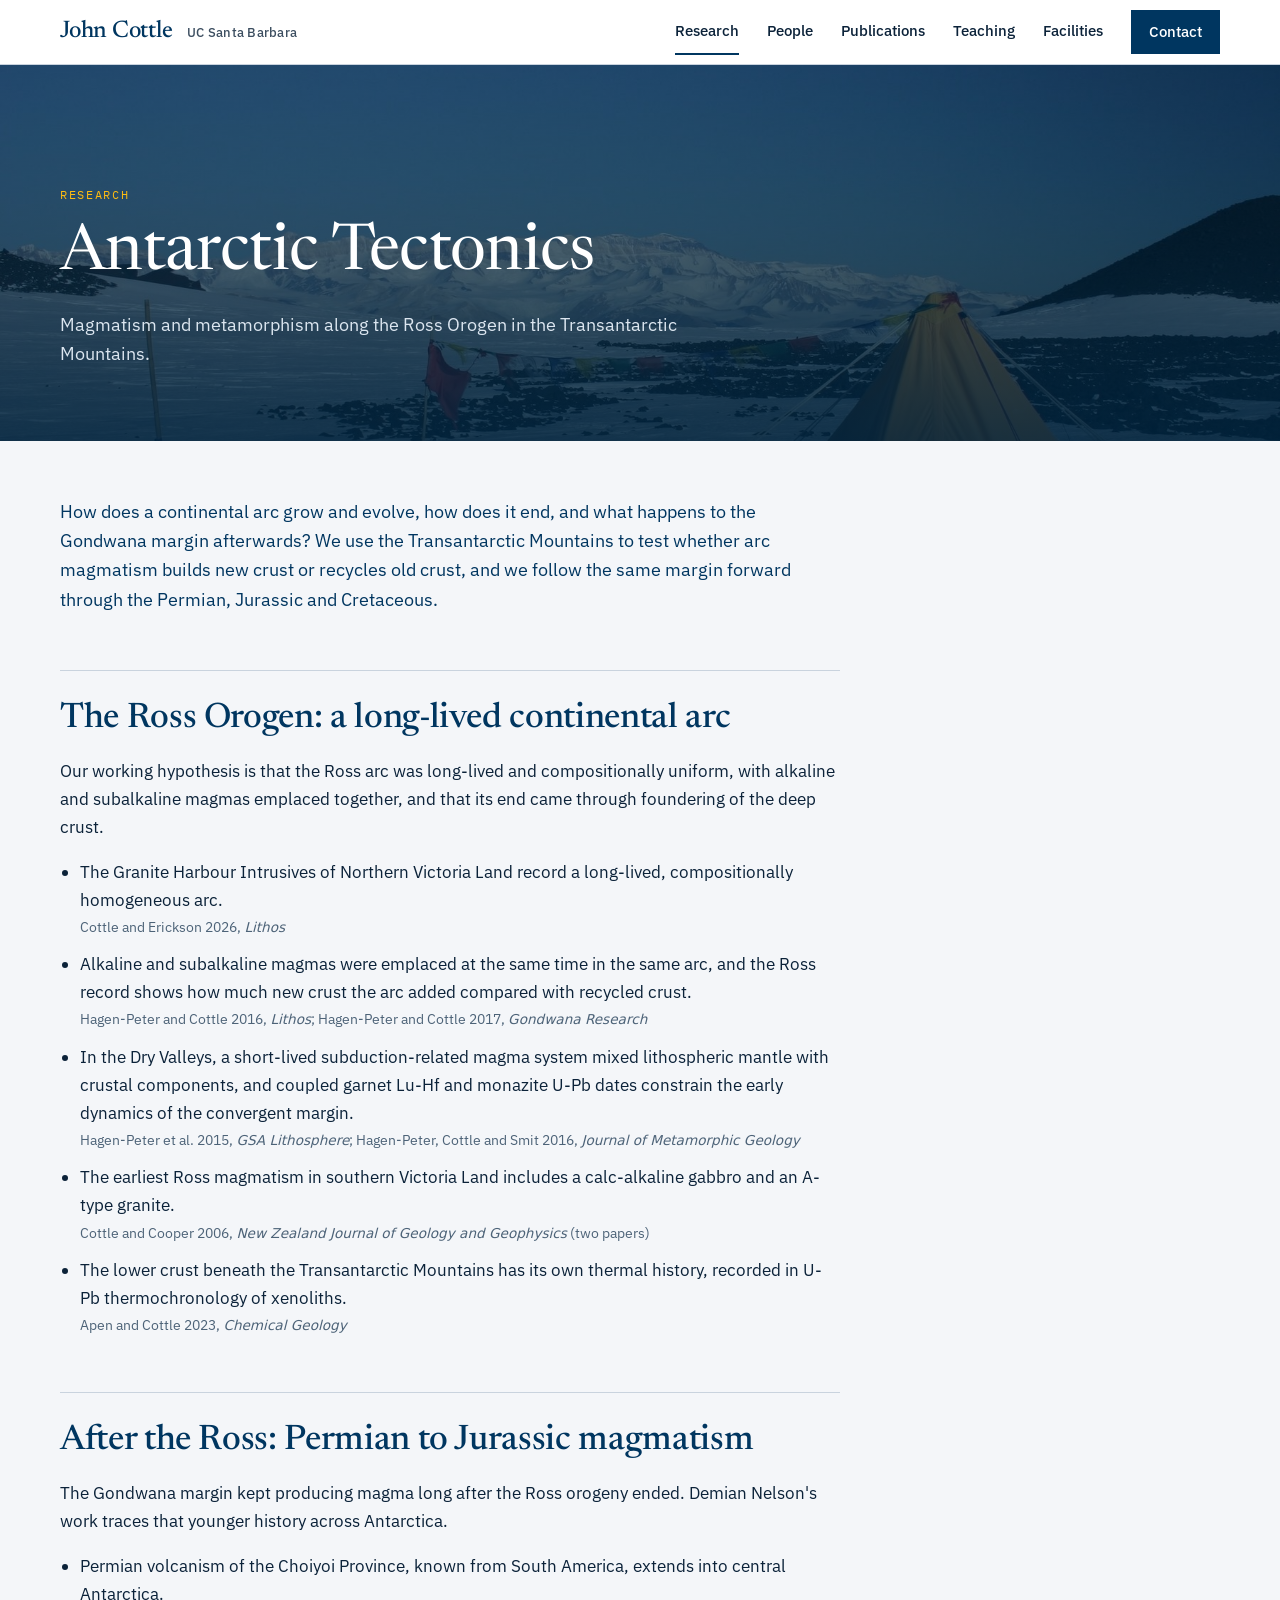
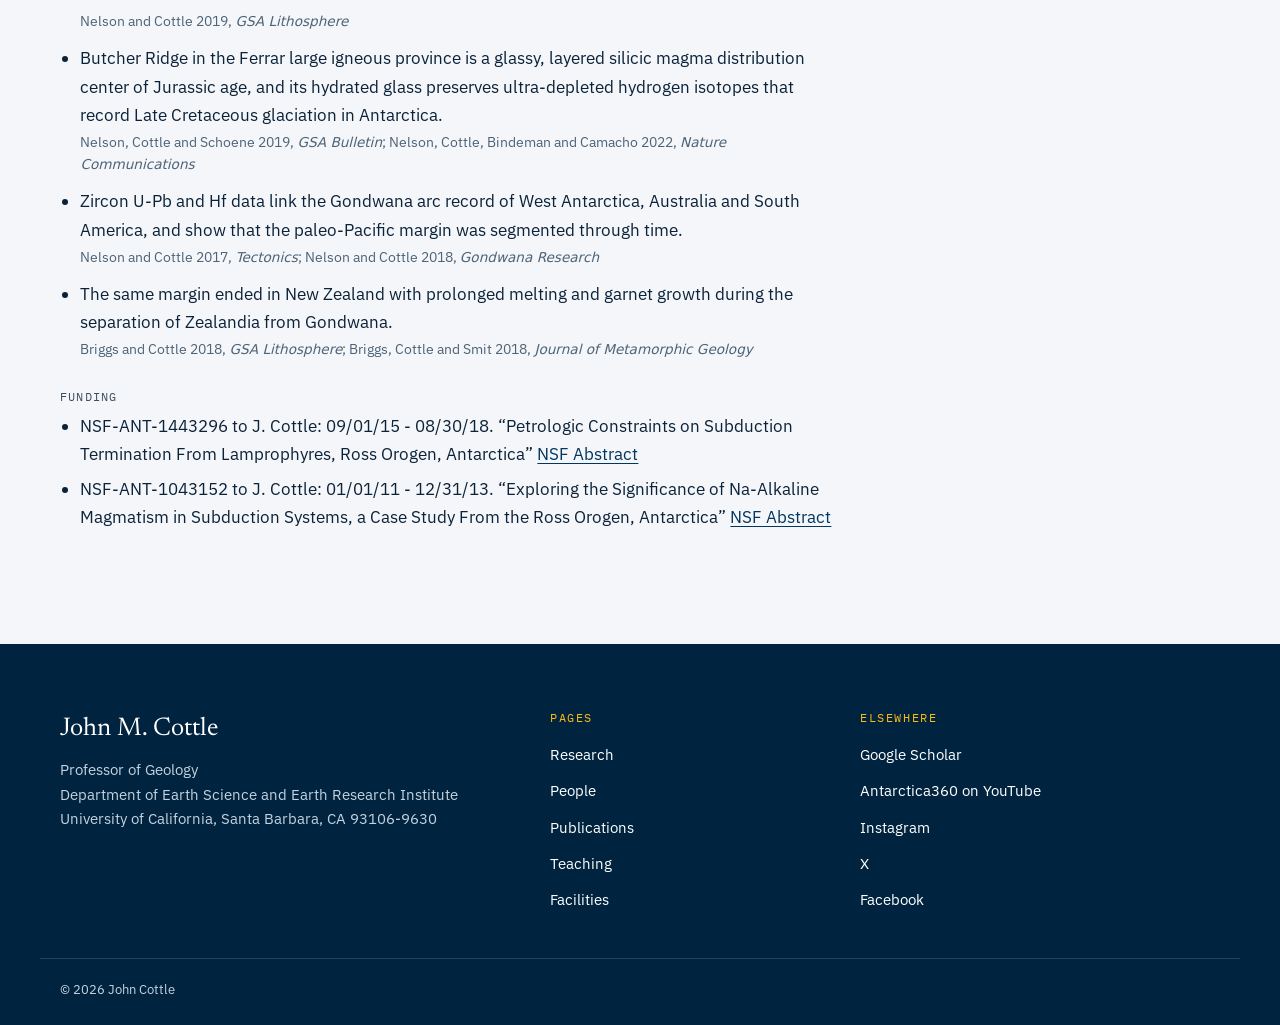
==== commit a012fcfd: "Rewrite research pages with cited findings, add methods highlights to geochronology page Co-Authored" ====
--- a/antarctic-tectonics.html
+++ b/antarctic-tectonics.html
@@ -40,23 +40,27 @@
 </header>
 <main id="main">
 <section class="page-hero has-img" style="background-image:url(assets/img/1478280758.jpg)"><div class="wrap"><p class="eyebrow">Research</p><h1>Antarctic Tectonics</h1><p class="lead">Magmatism and metamorphism along the Ross Orogen in the Transantarctic Mountains.</p></div></section>
-<div class="wrap prose-wrap"><div class="prose"><h2>Lamprophyres in the Ross Orogen, Antarctica</h2>
-<ul><li>The mechanisms by which the deep crustal delaminates or "founders" and is returned to the mantle remains a fundamental problem in earth science. Specifically, little is known about the temporal and spatial scales over which this processoccurs or the mechanisms that trigger such catastrophic events. Igneous rocks highly enriched in potassium, called lamprophyres, are often emplaced during, and immediately after, termination of subduction and therefore potentially provide direct insight into foundering. These enigmatic rocks are important because they represent near-primary mantle melt compositions and therefore their age, geochemistry andpetrologic evolution reveal key information on both the composition of the upper mantle and its thermal state. Of equal importance, they reveal how these key parameters vary through both space and time. By evaluating lamprophyres along a subduction zone margin it is possible to extract: 1) local-scale information, such as the timing and duration of melting and the role of igneous crystallization processes in generation of isotopic heterogeneities; 2) along-strike variations in mantle source composition, temperature, and depth of melting 3) the plate-scale forces that control foundering and termination of subduction. This project will study a suite of lamprophyres along the axis of the Transantarctic Mountains, emplaced during the latest stages of the Neoproterozoic - Ordovician Ross orogeny, Antarctica (roughly 505 to 470 million years before present). High-precision geochronology (age determinations) will be combined with geochemical measurements on the rocks and minerals to understand the mechanisms and timing of deep crustal foundering/delamination.</li></ul>
+<div class="wrap prose-wrap"><div class="prose"><p class="lede">How does a continental arc grow and evolve, how does it end, and what happens to the Gondwana margin afterwards? We use the Transantarctic Mountains to test whether arc magmatism builds new crust or recycles old crust, and we follow the same margin forward through the Permian, Jurassic and Cretaceous.</p>
+<h2>The Ross Orogen: a long-lived continental arc</h2>
+<p>Our working hypothesis is that the Ross arc was long-lived and compositionally uniform, with alkaline and subalkaline magmas emplaced together, and that its end came through foundering of the deep crust.</p>
+<ul class="findings">
+<li>The Granite Harbour Intrusives of Northern Victoria Land record a long-lived, compositionally homogeneous arc. <span class="cite">Cottle and Erickson 2026, <em>Lithos</em></span></li>
+<li>Alkaline and subalkaline magmas were emplaced at the same time in the same arc, and the Ross record shows how much new crust the arc added compared with recycled crust. <span class="cite">Hagen-Peter and Cottle 2016, <em>Lithos</em>; Hagen-Peter and Cottle 2017, <em>Gondwana Research</em></span></li>
+<li>In the Dry Valleys, a short-lived subduction-related magma system mixed lithospheric mantle with crustal components, and coupled garnet Lu-Hf and monazite U-Pb dates constrain the early dynamics of the convergent margin. <span class="cite">Hagen-Peter et al. 2015, <em>GSA Lithosphere</em>; Hagen-Peter, Cottle and Smit 2016, <em>Journal of Metamorphic Geology</em></span></li>
+<li>The earliest Ross magmatism in southern Victoria Land includes a calc-alkaline gabbro and an A-type granite. <span class="cite">Cottle and Cooper 2006, <em>New Zealand Journal of Geology and Geophysics</em> (two papers)</span></li>
+<li>The lower crust beneath the Transantarctic Mountains has its own thermal history, recorded in U-Pb thermochronology of xenoliths. <span class="cite">Apen and Cottle 2023, <em>Chemical Geology</em></span></li>
+</ul>
+<h2>After the Ross: Permian to Jurassic magmatism</h2>
+<p>The Gondwana margin kept producing magma long after the Ross orogeny ended. Demian Nelson's work traces that younger history across Antarctica.</p>
+<ul class="findings">
+<li>Permian volcanism of the Choiyoi Province, known from South America, extends into central Antarctica. <span class="cite">Nelson and Cottle 2019, <em>GSA Lithosphere</em></span></li>
+<li>Butcher Ridge in the Ferrar large igneous province is a glassy, layered silicic magma distribution center of Jurassic age, and its hydrated glass preserves ultra-depleted hydrogen isotopes that record Late Cretaceous glaciation in Antarctica. <span class="cite">Nelson, Cottle and Schoene 2019, <em>GSA Bulletin</em>; Nelson, Cottle, Bindeman and Camacho 2022, <em>Nature Communications</em></span></li>
+<li>Zircon U-Pb and Hf data link the Gondwana arc record of West Antarctica, Australia and South America, and show that the paleo-Pacific margin was segmented through time. <span class="cite">Nelson and Cottle 2017, <em>Tectonics</em>; Nelson and Cottle 2018, <em>Gondwana Research</em></span></li>
+<li>The same margin ended in New Zealand with prolonged melting and garnet growth during the separation of Zealandia from Gondwana. <span class="cite">Briggs and Cottle 2018, <em>GSA Lithosphere</em>; Briggs, Cottle and Smit 2018, <em>Journal of Metamorphic Geology</em></span></li>
+</ul>
 <p class="lbl">Funding</p>
-<ul><li>NSF-ANT-1443296 to J. Cottle: 09/01/15 - 08/30/18. “Petrologic Constraints on Subduction Termination From Lamprophyres, Ross Orogen, Antarctica” <a href="https://www.nsf.gov/awardsearch/showAward?AWD_ID=1443296&amp;HistoricalAwards=false" rel="noopener" target="_blank">NSF Abstract</a></li></ul>
-<p>Publications:</p>
-<p class="lbl">Collaborators</p>
-<ul><li><a href="http://www.gns.cri.nz/who/staff/1930.html" rel="noopener" target="_blank">Dr. Simon Cox </a> (GNS, Science, NZ)</li></ul>
-<h2>Alkaline magmatism within a continental arc, Ross orogen, Antarctica.</h2>
-<p>A-type Magmatism in the Transantarctic Mountains, Antarctica: Magmas generatedduring the early stages of the Neoproterozic - lower Paleozoic Ross Orogeny have similar compositions and similar emplacement histories in both the Southern Royal Society Range and Skelton Glacier areas. These alkaline or 'A'- type magmas have not been described from elsewhere in the Transantarctic Mountains (TAM). In the dry valleys to the north, and the central TAM to the south, Ross magmatism has the characteristic calc-alkaline signature of convergence and subduction along the paleo-pacific margin of the East Antarctic craton. 'A' type magmas, however, require an extensional or transtensional tectonic regime, despite their occurrence in a supposed convergent margin. Research is focussed on establishing the nature of magmatism immediately to the south of the Skelton Glacier in order to establish the scale of segmentation between convergent and extensional margins of the TAM. Comparison of the Ross Orogen of Southern Victoria land with present day active margins around the world will enable a paleotectonic reconstruction of this segment of the Gondwana Margin and an assessment of its relevance to the evolution of the orogenic belt extension through New Zealand and Australia.</p>
-<p class="lbl">Funding</p>
-<ul><li>NSF-ANT-1043152 to J. Cottle: 01/01/11 - 12/31/13. “Exploring the Significance of Na-Alkaline Magmatism in Subduction Systems, a Case Study From the Ross Orogen, Antarctica”</li></ul>
-<p class="lbl">Publications</p>
-<ul><li>Hagen-Peter, G. Cottle J.M., Smit, M.A. 2016. Coupled garnet Lu-Hf and monazite U-Pb geochronology constrain early convergent margin dynamics in the Ross orogen, Antarctica. Journal of Metamorphic Geology. DOI: 10.1111/jmg.12182. <a href="http://onlinelibrary.wiley.com/doi/10.1111/jmg.12182/abstract" rel="noopener" target="_blank">Hagen-Peter_etal_2016_JMG</li><li>Hagen-Peter, G. Cottle J.M., Tulloch, A.J., Cox, S.C. 2015. Mixing between lithospheric mantle and crustal components in a short-lived subduction-related magma system in the Dry Valleys area, Antarctica: Insights from U-Pb and Hf isotopes and whole-rock geochemistry. GSA Lithosphere. doi:10.1130/L384.1 <a href="http://lithosphere.gsapubs.org/content/early/2015/01/05/L384.1.full.pdf+html" rel="noopener" target="_blank">Hagen-Peter_etal_Lithosphere</li><li>Cottle, J.M., &amp; Cooper, A.F. 2006: The Fontaine Pluton: an early calc-alkaline gabbro from southern Victoria Land, Antarctica. New Zealand Journal of Geology &amp; Geophysics v.49(2) p.177-189.</li></ul>
-<ul><li>Cottle, J.M., &amp; Cooper, A.F. 2006: Geology, geochemistry and geochronology of an A-type granite in the Mulock Glacier Area, southern Victoria land, Antarctica. New Zealand Journal of Geology &amp; Geophysics v.49(2) p.191-202</li></ul>
-<p class="lbl">Collaborators</p>
-<ul><li>Prof. Alan Cooper</a> (University of Otago)</li><li><a href="http://www.gns.cri.nz/who/staff/1930.html" rel="noopener" target="_blank">Dr. Simon Cox </a> (GNS, Science, NZ)</li><li><a href="http://www.gns.cri.nz/who/staff/1609.html" rel="noopener" target="_blank">Dr. Andy Tulloch </a> (GNS, Science, NZ)</li></ul>
-<p>Note: Any opinions, findings, and conclusions or recommendations expressed in this material are those of the author(s) and do not necessarily reflect the views of the National Science Foundation</p></div></div>
+<ul><li>NSF-ANT-1443296 to J. Cottle: 09/01/15 - 08/30/18. &ldquo;Petrologic Constraints on Subduction Termination From Lamprophyres, Ross Orogen, Antarctica&rdquo; <a href="https://www.nsf.gov/awardsearch/showAward?AWD_ID=1443296&amp;HistoricalAwards=false" rel="noopener" target="_blank">NSF Abstract</a></li><li>NSF-ANT-1043152 to J. Cottle: 01/01/11 - 12/31/13. &ldquo;Exploring the Significance of Na-Alkaline Magmatism in Subduction Systems, a Case Study From the Ross Orogen, Antarctica&rdquo; <a href="http://www.nsf.gov/awardsearch/showAward.do?AwardNumber=1043152" rel="noopener" target="_blank">NSF Abstract</a></li></ul>
+</div></div>
 </main>
 <footer class="site-footer">
   <div class="wrap foot">
--- a/assets/style.css
+++ b/assets/style.css
@@ -251,3 +251,15 @@
 .profiles svg{width:22px;height:22px;flex:none}
 .prose ul.profiles li{margin:0;padding:0}.prose ul.profiles li::before{content:none}
 .prose a{overflow-wrap:anywhere}
+
+.prose .lede{font-size:1.15rem;line-height:1.6;color:var(--navy)}
+.prose ul.stats{list-style:none;margin:22px 0;padding:0;display:grid;grid-template-columns:repeat(4,1fr);gap:12px}
+.prose ul.stats li{margin:0;padding:16px 14px;background:#fff;border:1px solid var(--line);border-top:3px solid var(--gold)}
+.prose ul.stats li::before{content:none}
+.prose ul.stats strong{display:block;font-family:'Newsreader',serif;font-size:1.45rem;color:var(--navy);line-height:1.1;margin-bottom:6px}
+.prose ul.stats span{font-size:.85rem;color:#40566b;line-height:1.4}
+@media(max-width:760px){.prose ul.stats{grid-template-columns:repeat(2,1fr)}}
+
+.prose ul.findings{margin:10px 0 26px}
+.prose ul.findings li{margin:0 0 12px}
+.prose .cite{display:block;font-size:.85rem;color:#4d6378;margin-top:2px}
